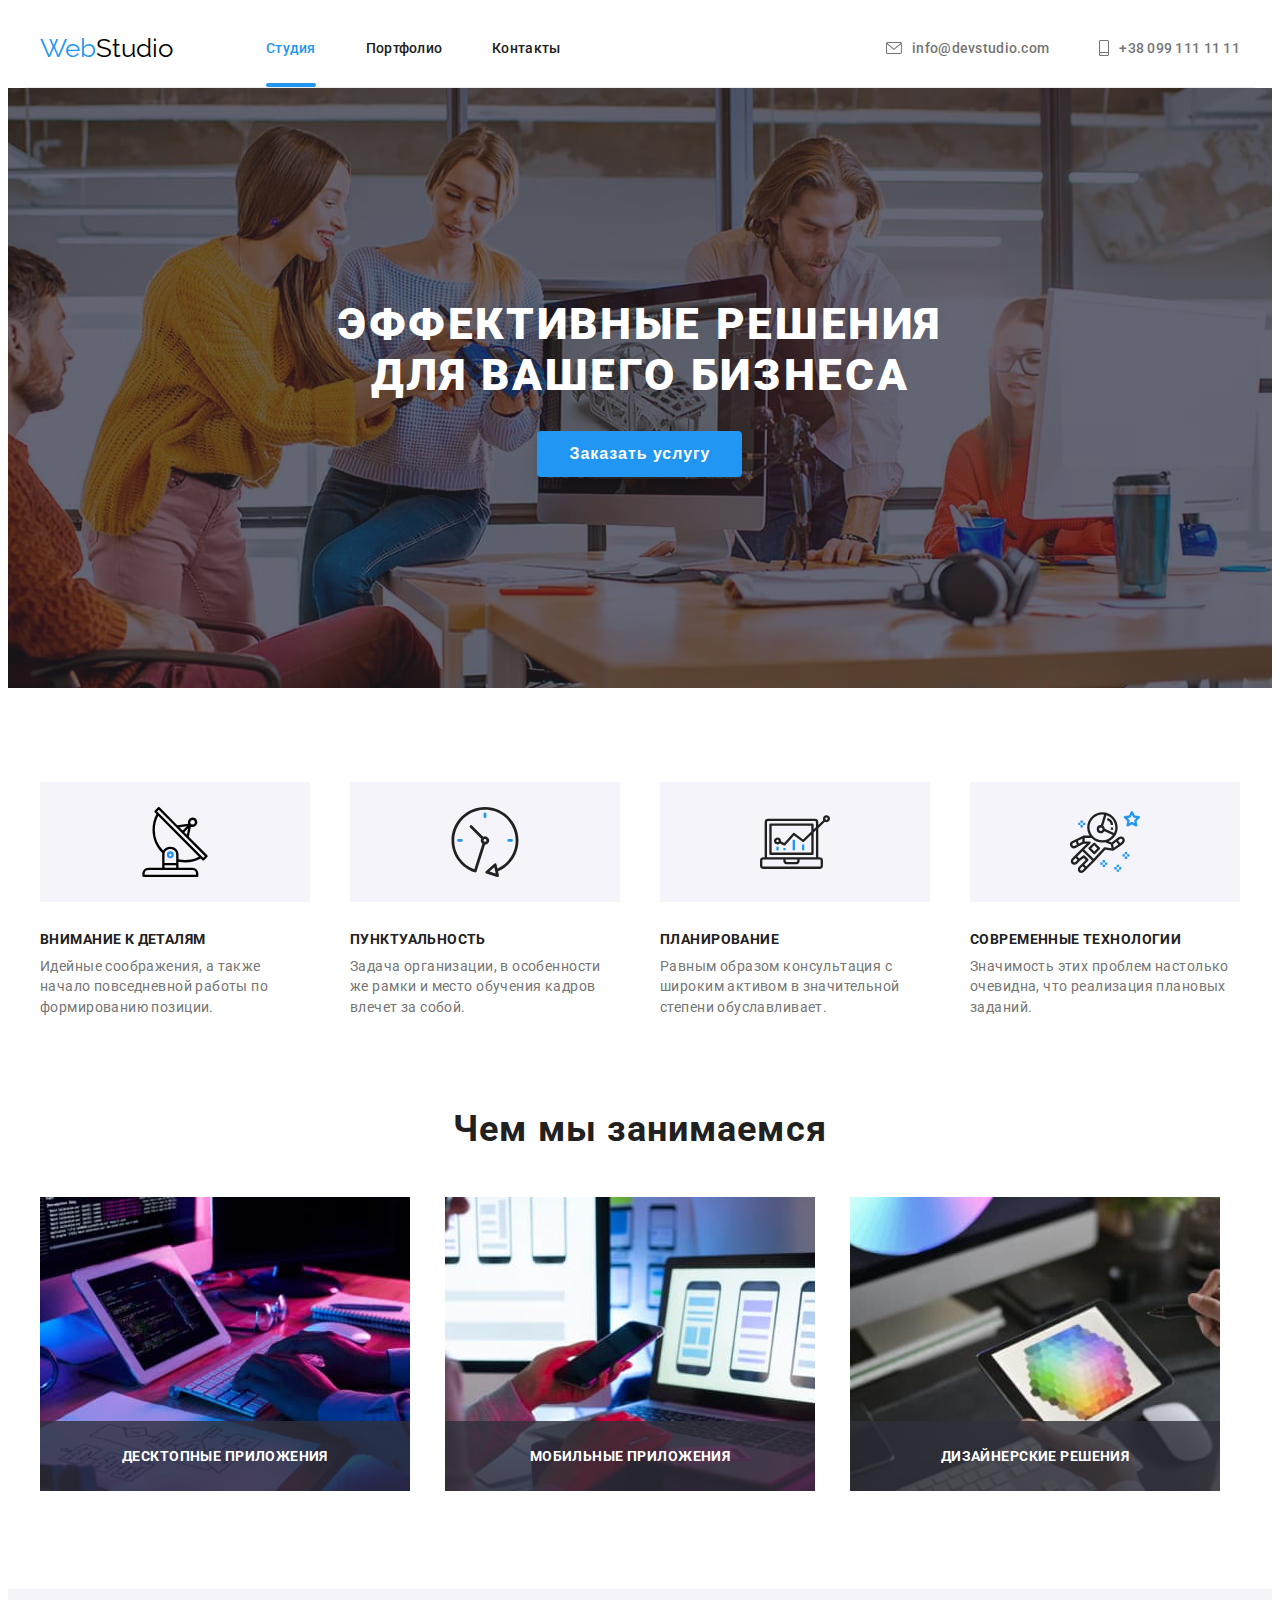
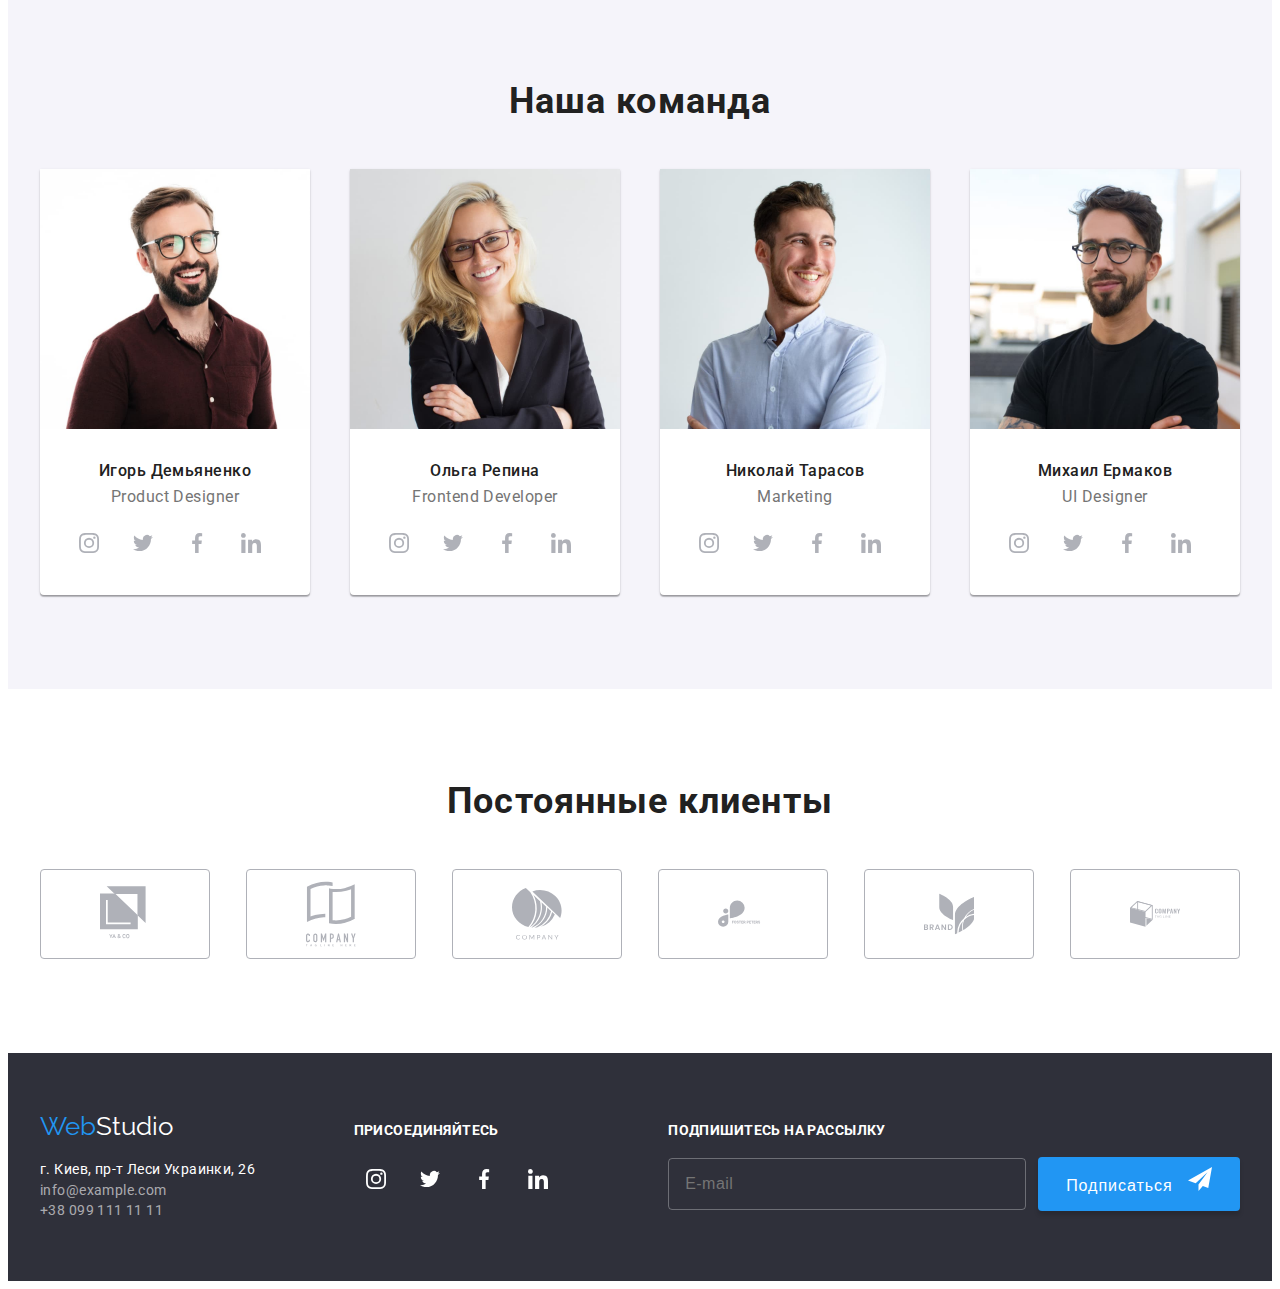
==== index.html @ 9bf9ec5b "added form newsletter" ====
<!DOCTYPE html>
<html lang="ru">
<head>
    <meta charset="UTF-8">
    <meta name="viewport" content="width=device-width, initial-scale=1.0">
    <link rel="stylesheet" href="node_modules/modern-normalize/modern-normalize.css">
    <link rel="stylesheet" href="./css/styles.css">
    <link rel="preconnect" href="https://fonts.gstatic.com">
    <link href="https://fonts.googleapis.com/css2?family=Raleway:wght@700&family=Roboto:wght@400;500;700;900&display=swap" rel="stylesheet">
    <title>Студия</title>
</head>
<body class="wrapper">
        <!--header container-->
        <header>
            <div class="container nav">
                <nav class="header-container">
                    <a class="logo" href="./index.html"><span class="logo-brand">Web</span>Studio</a>
                        <ul class="nav-panel">
                            <li class="nav-item"><a class="nav-link active" href="./index.html">Студия</a></li>
                            <li class="nav-item"><a class="nav-link" href="./portfolio.html">Портфолио</a></li>
                            <li class="nav-item"><a class="nav-link" href="#footer">Контакты</a></li>
                        </ul>
                </nav>
                <ul class="contacts-container">
                        <li class="nav-contacts">
                            <a href="mailto:info@devstudio.com">
                                <svg class="icon-contacts" width="16px" height="12px">
                                    <use href="./img/icons/icon-sprite.svg#icon-envelope"></use>
                                </svg>
                            info@devstudio.com</a>
                        </li>
                        <li class="nav-contacts">
                            <a href="tel:+380991111111">
                                <svg class="icon-contacts" width="10px" height="16px">
                                    <use href="./img/icons/icon-sprite.svg#icon-smartphone"></use>
                                </svg>
                            +38 099 111 11 11</a>
                        </li>
                </ul>
            </div>
        </header>
        <main>
            <!--banner container-->
            <section class="main-banner overlay">
                <div class="container banner">
                    <h1 class="banner-slogan">Эффективные решения<br>для вашего бизнеса</h1>
                    <button type="button" class="btn" data-modal-open>Заказать услугу</button>
                    <div class="backdrop is-hidden" data-modal>
                        <div class="modal">
                            <button type="button" class="close-btn" data-modal-close>
                                <svg width="11px" height="11px">
                                    <use href="./img/icons/icon-sprite.svg#icon-krestik"></use>
                                </svg>
                            </button>
                            <h2 class="modal-title">Оставьте свои данные, мы вам перезвоним</h2>
                        </div>
                    </div>
                </div>
            </section>
            <!--preferences section-->
            <section>
                <div class="container section-preferences">
                    <ul class="preferences">
                        <li class="preferences-list">
                            <div class="preferences-icon-container">
                                <svg width="70px" height="70px">
                                    <use href="./img/icons/icon-sprite.svg#icon-satellite"></use>
                                </svg>
                            </div>
                            <h3>Внимание к деталям</h3>
                            <p>Идейные соображения, а также начало повседневной работы по формированию позиции.</p>
                        </li>
                        <li class="preferences-list">
                            <div class="preferences-icon-container">
                                <svg width="70px" height="70px">
                                    <use href="./img/icons/icon-sprite.svg#icon-clock"></use>
                                </svg>
                            </div>
                            <h3>Пунктуальность</h3>
                            <p>Задача организации, в особенности же рамки и место обучения кадров влечет за собой.</p>
                        </li>
                        <li class="preferences-list">
                            <div class="preferences-icon-container">
                                <svg width="70px" height="70px">
                                    <use href="./img/icons/icon-sprite.svg#icon-diagram"></use>
                                </svg>
                            </div>
                            <h3>Планирование</h3>
                            <p>Равным образом консультация с широким активом в значительной степени обуславливает.</p>
                        </li>
                        <li class="preferences-list">
                            <div class="preferences-icon-container">
                                <svg width="70px" height="70px">
                                    <use href="./img/icons/icon-sprite.svg#icon-astronaut"></use>
                                </svg>
                            </div>
                            <h3>Современные технологии</h3>
                            <p>Значимость этих проблем настолько очевидна, что реализация плановых заданий.</p>
                        </li>
                    </ul>
                </div>
            </section>
            <!--whatwedo section-->
            <section class="whatwedo">
                <div class="container section-gap">
                    <h2>Чем мы занимаемся</h2>
                        <div class="whatwedo-container">
                            <ul class="whatwedo-list">
                                <li class="whatwedopic">
                                    <div class="whatwedo-thumb">
                                        <img src="./img/img1.jpg" width="370" title="Декстопные приложения" alt="Декстопные приложения">
                                        <div class="whatwedo-text-thumb">
                                            <p class="whatwedo-desc">Десктопные приложения</p>
                                        </div>
                                    </div>
                                </li>
                                <li class="whatwedopic">
                                    <div class="whatwedo-thumb">
                                        <img src="./img/img2.jpg" width="370" title="Мобильные приложения" alt="Мобильные приложения">
                                        <div class="whatwedo-text-thumb">
                                            <p class="whatwedo-desc">Мобильные приложения</p>
                                        </div>
                                    </div>
                                </li>
                                <li class="whatwedopic">
                                    <div class="whatwedo-thumb">
                                        <img src="./img/img3.jpg" width="370" title="Дизайнерские решения" alt="Дизайнерские решения">
                                        <div class="whatwedo-text-thumb">
                                            <p class="whatwedo-desc">Дизайнерские решения</p>
                                        </div>
                                    </div>
                                </li>
                            </ul>
                        </div>
                </div>
            </section>
            <!--team section-->
            <section class="team">
                <div class="container section-gap">
                    <h2>Наша команда</h2>
                        <ul class="team-list">
                            <li class="team-card">
                                <img src="./img/team1.jpg" width="270" title="Игорь Демьяненко" alt="Игорь Демьяненко">
                                <div class="team-descr">
                                    <h4>Игорь Демьяненко</h4>
                                    <p>Product Designer</p>
                                    <ul class="team-sl-list">
                                        <li class="team-icons">
                                            <a class="team-link" href="#">
                                                <svg class="team-link-icon" width="20px" height="20px">
                                                    <use href="./img/icons/icon-sprite.svg#icon-instagram"></use>
                                                </svg>
                                            </a>
                                        </li>
                                        <li class="team-icons">
                                            <a class="team-link" href="#">
                                                <svg class="team-link-icon" width="20px" height="20px">
                                                    <use href="./img/icons/icon-sprite.svg#icon-twitter"></use>
                                                </svg>
                                            </a>
                                        </li>                                    
                                        <li class="team-icons">
                                            <a class="team-link" href="#">
                                                <svg class="team-link-icon" width="20px" height="20px">
                                                    <use href="./img/icons/icon-sprite.svg#icon-facebook"></use>
                                                </svg>
                                            </a>
                                        </li>
                                        <li class="team-icons">
                                            <a class="team-link" href="#">
                                                <svg class="team-link-icon" width="20px" height="20px">
                                                    <use href="./img/icons/icon-sprite.svg#icon-linkedin"></use>
                                                </svg>
                                            </a>
                                        </li>
                                    </ul>
                                </div>
                            </li>
                            <li class="team-card">
                                <img src="./img/team2.jpg" width="270" title="Ольга Репина" alt="Ольга Репина">
                                <div class="team-descr">
                                    <h4>Ольга Репина</h4>
                                    <p>Frontend Developer</p>
                                    <ul class="team-sl-list">
                                        <li class="team-icons">
                                            <a class="team-link" href="#">
                                                <svg class="team-link-icon" width="20px" height="20px">
                                                    <use href="./img/icons/icon-sprite.svg#icon-instagram"></use>
                                                </svg>
                                            </a>
                                        </li>
                                        <li class="team-icons">
                                            <a class="team-link" href="#">
                                                <svg class="team-link-icon" width="20px" height="20px">
                                                    <use href="./img/icons/icon-sprite.svg#icon-twitter"></use>
                                                </svg>
                                            </a>
                                        </li>
                                        <li class="team-icons">
                                            <a class="team-link" href="#">
                                                <svg class="team-link-icon" width="20px" height="20px">
                                                    <use href="./img/icons/icon-sprite.svg#icon-facebook"></use>
                                                </svg>
                                            </a>
                                        </li>
                                        <li class="team-icons">
                                            <a class="team-link" href="#">
                                                <svg class="team-link-icon" width="20px" height="20px">
                                                    <use href="./img/icons/icon-sprite.svg#icon-linkedin"></use>
                                                </svg>
                                            </a>
                                        </li>
                                    </ul>
                                </div>
                            </li>
                            <li class="team-card">
                                <img src="./img/team3.jpg" width="270" title="Николай Тарасов" alt="Николай Тарасов">
                                <div class="team-descr">
                                    <h4>Николай Тарасов</h4>
                                    <p>Marketing</p>
                                    <ul class="team-sl-list">
                                        <li class="team-icons">
                                            <a class="team-link" href="#">
                                                <svg class="team-link-icon" width="20px" height="20px">
                                                    <use href="./img/icons/icon-sprite.svg#icon-instagram"></use>
                                                </svg>
                                            </a>
                                        </li>
                                        <li class="team-icons">
                                            <a class="team-link" href="#">
                                                <svg class="team-link-icon" width="20px" height="20px">
                                                    <use href="./img/icons/icon-sprite.svg#icon-twitter"></use>
                                                </svg>
                                            </a>
                                        </li>
                                        <li class="team-icons">
                                            <a class="team-link" href="#">
                                                <svg class="team-link-icon" width="20px" height="20px">
                                                    <use href="./img/icons/icon-sprite.svg#icon-facebook"></use>
                                                </svg>
                                            </a>
                                        </li>
                                        <li class="team-icons">
                                            <a class="team-link" href="#">
                                                <svg class="team-link-icon" width="20px" height="20px">
                                                    <use href="./img/icons/icon-sprite.svg#icon-linkedin"></use>
                                                </svg>
                                            </a>
                                        </li>
                                    </ul>
                                </div>
                            </li>
                            <li class="team-card">
                                <img src="./img/team4.jpg" width="270" title="Михаил Ермаков" alt="Михаил Ермаков">
                                <div class="team-descr">
                                    <h4>Михаил Ермаков</h4>
                                    <p>UI Designer</p>
                                    <ul class="team-sl-list">
                                        <li class="team-icons">
                                            <a class="team-link" href="#">
                                                <svg class="team-link-icon" width="20px" height="20px">
                                                    <use href="./img/icons/icon-sprite.svg#icon-instagram"></use>
                                                </svg>
                                            </a>
                                        </li>
                                        <li class="team-icons">
                                            <a class="team-link" href="#">
                                                <svg class="team-link-icon" width="20px" height="20px">
                                                    <use href="./img/icons/icon-sprite.svg#icon-twitter"></use>
                                                </svg>
                                            </a>
                                        </li>
                                        <li class="team-icons">
                                            <a class="team-link" href="#">
                                                <svg class="team-link-icon" width="20px" height="20px">
                                                    <use href="./img/icons/icon-sprite.svg#icon-facebook"></use>
                                                </svg>
                                            </a>
                                        </li>
                                        <li class="team-icons">
                                            <a class="team-link" href="#">
                                                <svg class="team-link-icon" width="20px" height="20px">
                                                    <use href="./img/icons/icon-sprite.svg#icon-linkedin"></use>
                                                </svg>
                                            </a>
                                        </li>
                                    </ul>
                                </div>
                            </li>
                        </ul>
                </div>
            </section>
        <!--clients section-->
        <section class="clients">
            <div class="container section-gap">
                <h2>Постоянные клиенты</h2>
                <ul class="client-set">
                    <li class="client-list">
                        <a href="#">
                            <div class="client-container">
                                <svg class="client-icon">
                                    <use href="./img/icons/icon-sprite.svg#icon-logo-company1"></use>
                                </svg>
                            </div>
                        </a>
                    </li>
                    <li class="client-list">
                        <a href="#">
                            <div class="client-container">
                                <svg class="client-icon">
                                    <use href="./img/icons/icon-sprite.svg#icon-logo-company2"></use>
                                </svg>
                            </div>
                        </a>
                    </li>
                    <li class="client-list">
                        <a href="#">
                            <div class="client-container">
                                <svg class="client-icon">
                                    <use href="./img/icons/icon-sprite.svg#icon-logo-company3"></use>
                                </svg>
                            </div>
                        </a>
                    </li>
                    <li class="client-list">
                        <a href="#">
                            <div class="client-container">
                                <svg class="client-icon">
                                    <use href="./img/icons/icon-sprite.svg#icon-logo-company4"></use>
                                </svg>
                            </div>
                        </a>
                    </li>
                    <li class="client-list">
                        <a href="#">
                            <div class="client-container">
                                <svg class="client-icon">
                                    <use href="./img/icons/icon-sprite.svg#icon-logo-company5"></use>
                                </svg>
                            </div>
                        </a>
                    </li>
                    <li class="client-list">
                        <a href="#">
                            <div class="client-container">
                                <svg class="client-icon">
                                    <use href="./img/icons/icon-sprite.svg#icon-logo-company6"></use>
                                </svg>
                            </div>
                        </a>
                    </li>
                </ul>
            </div>
        </section>
        </main>
        <!-- footer container -->
        <footer id="footer">
            <div class="container footer-container">
                <div class="footer-left-column">
                    <a class="logo-footer" href="./index.html"><span class="logo-brand">Web</span>Studio</a>
                    <ul>
                        <li><address class="address">г. Киев, пр-т Леси Украинки, 26</address></li>
                        <li class="nav-contacts"><a href="mailto:info@example.com">info@example.com</a></li>
                        <li class="nav-contacts"><a href="tel:+380991111111">+38 099 111 11 11</a></li>
                    </ul>
                </div>
                <div class="center-right-column">
                    <strong class="footer-join">присоединяйтесь</strong>
                    <ul class="footer-sb-list">
                        <li class="sb-li">
                            <a class="sb-link" href="#">
                                <svg class="sb-icon" width="20px" height="20px">
                                    <use href="./img/icons/icon-sprite.svg#icon-instagram"></use>
                                </svg>
                            </a>
                        </li>
                        <li class="sb-li">
                            <a class="sb-link" href="#">
                                <svg class="sb-icon" width="20px" height="20px">
                                    <use href="./img/icons/icon-sprite.svg#icon-twitter"></use>
                                </svg>
                            </a>
                        </li>
                        <li class="sb-li">
                            <a class="sb-link" href="#">
                                <svg class="sb-icon" width="20px" height="20px">
                                    <use href="./img/icons/icon-sprite.svg#icon-facebook"></use>
                                </svg>
                            </a>
                        </li>      
                        <li class="sb-li">
                            <a class="sb-link" href="#">
                                <svg class="sb-icon" width="20px" height="20px">
                                    <use href="./img/icons/icon-sprite.svg#icon-linkedin"></use>
                                </svg>
                            </a>
                        </li>                    
                    </ul>
                </div>
                <div class="footer-right-column">
                    <strong class="footer-join">подпишитесь на рассылку</strong>
                    <form class="newsletter">
                        <input type="email" class="newsletter-input" name="user-email" placeholder="E-mail">
                        <button type="submit" class="newsletter-submit">Подписаться
                            <svg width="24" height="24">
                                <use href="./img/icons/icons.svg#icon-send "></use>
                            </svg>
                        </button>
                    </form>
                </div>
            </div>
        </footer>
    <script src="./js/modal.js"></script>
</body>
</html>
---- css/styles.css ----
:root {
  --background-color: #ffffff;
  --brand-color: #2196f3;
  --text-color-primary: #212121;
  --text-color-secondary: #757575;
  --text-color-adrress-op60: rgba(255, 255, 255, 0.6);
  --set-gap30: 30px;
  --set-gap94: 94px;
  font-family: 'Roboto', sans-serif;
}

* {
  box-sizing: border-box;
}

*::before,
::after {
  box-sizing: inherit;
}

a {
  text-decoration: none;
}

ul {
  list-style: none;
  padding: 0;
  margin: 0;
}

h1,
h3,
h4,
p,
.product-title {
  margin: 0;
}

h2 {
  margin-top: 0;
  margin-bottom: 50px;
}

button {
  cursor: pointer;
  border: none;
}

.wrapper {
  max-width: 1600px;
}

.container {
  max-width: 1230px;
  padding-left: 15px;
  padding-right: 15px;
  margin-top: 0;
  margin-left: auto;
  margin-right: auto;
}

.nav,
.header-container,
.main-banner,
.nav-panel {
  display: flex;
  align-items: center;
}

.nav {
  justify-content: space-between;
  min-height: 80px;
  border-bottom: 1px solid #ececec;
}

.logo {
  color: #000000;
  margin-right: 93px;
  margin-top: 0;
  margin-bottom: 0;
  font-family: 'Raleway', sans-serif;
  font-size: 26px;
}

.logo-brand {
  color: var(--brand-color);
}

.nav-link.active {
  position: relative;
  color: var(--brand-color);
}

.nav-link.active::after {
  display: inline-block;
  position: absolute;
  content: "";
  width: 100%;
  height: 4px;
  background-color: var(--brand-color);
  border-radius: 2px;
  bottom: 0;
  left: 0;
}

.nav-link {
  display: inline-block;
  color: var(--text-color-primary);
  font-weight: 500;
  font-size: 14px;
  line-height: 100%;
  letter-spacing: 0.02em;

  padding-top: 32px;
  padding-bottom: 32px;
}

.nav-item {
  margin-right: 50px;
}

.nav-item:last-child {
  margin-right: 0;
}

.nav-panel a {
  transition: color 250ms cubic-bezier(0.4, 0, 0.2, 1);
}

.nav-panel a:hover,
:focus {
  color: var(--brand-color);
}

.contacts-container,
.nav-contacts {
  display: flex;
}

.nav-contacts {
  margin-right: 50px;
  align-items: center;
  margin-bottom: 0;
}

.nav-contacts:last-child {
  margin-right: 0;
}

.icon-contacts {
  fill: currentColor;
  margin-right: 10px;
  display: flex;
}

.nav-contacts a {
  color: var(--text-color-secondary);
  text-decoration: none;
  font-weight: 500;
  font-size: 14px;
  line-height: 100%;
  letter-spacing: 0.02em;
  display: inline-flex;
  align-items: center;

  transition: color 250ms cubic-bezier(0.4, 0, 0.2, 1);
}

.nav-contacts a:hover,
:focus {
  color: var(--brand-color);
}

.main-banner {
  background-color: #2f303a;
  min-height: 600px;
}

.banner {
  display: flex;
  flex-wrap: wrap;
  flex-direction: column;
  align-items: center;
}

.overlay {
  max-width: 1600px;
  margin-left: auto;
  margin-right: auto;
  background-color: #2c2c2c;
  background-image: linear-gradient(
    to bottom,
    rgba(47, 48, 58, 0.4),
    rgba(47, 48, 58, 0.4)
  ), url(../img/bg-image.jpg);
  background-position: center;
  background-repeat: no-repeat;
  background-size: cover;
}

.banner-slogan {
  color: var(--background-color);
  font-weight: 900;
  text-transform: uppercase;
  font-size: 44px;
  line-height: 116%;
  letter-spacing: 0.06em;
  text-align: center;
  margin-bottom: 30px;
}

.btn {
  background-color: var(--brand-color);
  color: var(--background-color);
  font-weight: 700;
  font-size: 16px;
  line-height: 160%;
  letter-spacing: 0.06em;
  box-shadow: 0px 4px 4px rgba(0, 0, 0, 0.15);
  border-radius: 4px;
  padding: 10px 32px;
  display: inline-block;

  transition: color 250ms cubic-bezier(0.4, 0, 0.2, 1),
    background-color 250ms cubic-bezier(0.4, 0, 0.2, 1);
}

.btn:hover, :focus {
  background-color: #ffffff;
  color: var(--text-color-primary);
}

.backdrop {
  position: fixed;

  top: 0;
  left: 0;
  width: 100%;
  height: 100%;
  opacity: 1;
  background-color: rgba(0, 0, 0, 0.2);
  z-index: 5;
  transition: opacity 250ms cubic-bezier(0.4, 0, 0.2, 1);
}

.backdrop.is-hidden {
  opacity: 0;
  pointer-events: none;
}

.modal {
  position: absolute;
  top: 50%;
  left: 50%;
  transform: translate(-50%, -50%);
  min-height: 581px;
  min-width: 521px;
  padding: 40px;
  /* max-height: 100vh;
  overflow-y: auto; */
  
  /* max-width: 521px;
  width: 100%; */
  background: #ffffff;
  box-shadow: 0px 1px 3px rgba(0, 0, 0, 0.12), 0px 1px 1px rgba(0, 0, 0, 0.14), 0px 2px 1px rgba(0, 0, 0, 0.2);
  border-radius: 4px;
}

.modal-title {
  font-weight: 700;
  font-size: 20px;
  line-height: 23px;
  text-align: center;
  letter-spacing: 0.03em;
  color: var(--text-color-primary);
}

.close-btn {
  width: 30px;
  height: 30px;
  border: 1px solid rgba(0, 0, 0, 0.1);
  background-color: #ffffff;
  position: absolute;
  top: 8px;
  right: 8px;
  border-radius: 50%;
  color: #000000;

  transition: fill 250ms cubic-bezier(0.4, 0, 0.2, 1);
}

.close-btn svg {
  fill: currentColor;
}

.close-btn:hover.close-btn svg {
  fill: var(--brand-color);
}

.section-preferences {
  padding-top: var(--set-gap94);
}

.preferences,
.whatwedo-list,
.team-list,
.client-set {
  display: flex;
  justify-content: space-between;
}

.preferences-list {
  width: calc(100% / 4 - var(--set-gap30));
  margin-right: var(--set-gap30);
}

.preferences-list:last-child {
  margin-right: 0;
}

.preferences-icon-container {
  background-color: #f5f4fa;
  height: 120px;
  margin-bottom: var(--set-gap30);
  display: flex;
  justify-content: center;
  align-items: center;
  color: var(--text-color-primary);
}

.preferences h3 {
  margin-bottom: 10px;
  color: var(--text-color-primary);
  font-weight: 700;
  font-size: 14px;
  line-height: 100%;
  letter-spacing: 0.03em;
  text-transform: uppercase;
}

.preferences p {
  color: var(--text-color-secondary);
  font-weight: 400;
  font-size: 14px;
  line-height: 146%;
  letter-spacing: 0.03em;
}

.section-gap,
.examples {
  padding-top: var(--set-gap94);
  padding-bottom: var(--set-gap94);
}

.whatwedo-list {
  display: inline-flex;;
}

.whatwedo h2,
.team h2,
.clients h2 {
  color: var(--text-color-primary);
  font-weight: 700;
  font-size: 36px;
  line-height: 100%;
  letter-spacing: 0.03em;
  text-align: center;
}

.whatwedo-container {
  justify-content: space-between;
}

.whatwedopic {
  width: calc(100% / 3 - var(--set-gap30));
  margin-right: var(--set-gap30);
  display: block;
  position: relative;
}

.whatwedopic:last-child {
  margin-right: 0;
}

.team-sl-list,
.whatwedo-text-thumb {
  display: flex;
  justify-content: center;
  align-items: center;
}

.whatwedo-text-thumb {
  position: absolute;
  width: 370px;
  min-height: 70px;
  bottom: 4px;
  background-color: rgba(47, 48, 58, 0.8);
}

.whatwedo-desc {
  display: block;
  font-weight: 700;
  font-size: 14px;
  line-height: 146%;
  text-align: center;
  letter-spacing: 0.03em;
  text-transform: uppercase;
  color: #ffffff;
  align-items: center;
}

.team {
  background-color: #f5f4fa;
}

.team-card {
  background-color: var(--background-color);
  width: 270px;
  box-shadow: 0px 1px 3px rgba(0, 0, 0, 0.12), 0px 1px 1px rgba(0, 0, 0, 0.14),
    0px 2px 1px rgba(0, 0, 0, 0.2);
  border-radius: 0px 0px 4px 4px;
}

.team-descr {
  padding-top: 30px;
  padding-bottom: 30px;
  padding-left: 32px;
  padding-right: 32px;
}

.team-link {
  display: flex;
  align-items: center;
  justify-content: center;
  height: 44px;
  width: 44px;
  border-radius: 50%;
  margin-right: 10px;

  transition: background-color 250ms cubic-bezier(0.4, 0, 0.2, 1);
}

.team-link:last-child {
  margin-right: 0;
}

.team-link:hover,
:focus {
  background-color: var(--brand-color);
}

.team-icons {
  margin-right: 10px;
}

.team-link-icon {
  fill: #afb1b8;

  transition: fill 250ms cubic-bezier(0.4, 0, 0.2, 1);
}

.team-icons:hover .team-link-icon {
  fill: var(--background-color);
}

.team h4,
.team p {
  font-size: 16px;
  line-height: 100%;
  letter-spacing: 0.03em;
  text-align: center;
} 

.team h4 {
  color: var(--text-color-primary);
  margin-top: 0;
  margin-bottom: 10px;
  font-weight: 500;
}

.team p {
  color: var(--text-color-secondary);
  font-weight: 400;
  margin-bottom: 16px;
}

.client-list {
  display: block;
  margin-right: var(--set-gap30);
}

.client-list:last-child {
  margin-right: 0;
}

.client-container {
  max-height: 90px;
  width: 170px;
  border: 1px solid #afb1b8;
  border-radius: 4px;
  display: flex;
  justify-content: center;
  align-items: center;
  color: #afb1b8;

  transition: color 250ms cubic-bezier(0.4, 0, 0.2, 1),
    border 250ms cubic-bezier(0.4, 0, 0.2, 1);
}

.client-container:hover,
:focus {
  color: var(--brand-color);
  border: 1px solid var(--brand-color);
}

.client-icon {
  fill: currentColor;
  display: block;
  max-width: 30%;
}

#footer {
  background-color: #2f303a;
}

#footer .nav-contacts a {
  font-weight: 400;
  color: var(--text-color-adrress-op60);
  font-size: 14px;
  line-height: 146%;
  letter-spacing: 0.03em;

  transition: color 250ms cubic-bezier(0.4, 0, 0.2, 1);
}

#footer .nav-contacts a:hover,
:focus {
  color: var(--brand-color);
}

.footer-container {
  padding-top: 60px;
  padding-bottom: 60px;
  display: flex;
  align-items: baseline;
  justify-content: space-between;
}

.logo-footer {
  display: inline-flex;
  color: var(--background-color);
  font-family: 'Raleway', sans-serif;
  font-size: 26px;
  line-height: 100%;
  margin-bottom: 20px;
}

.logo-footer > .logo-brand {
  color: var(--brand-color);
}

.address {
  font-style: normal;
  font-weight: 400;
  font-size: 14px;
  line-height: 146%;
  letter-spacing: 0.03em;  
  color: var(--background-color);
}

.footer-left-column {
  display: inline-block;

  /* margin-right: 70px; */
}

.footer-center-column {
  display: inline-block;
  flex-wrap: wrap;
}

.footer-join {
  display: block;
  font-style: normal;
  font-weight: bold;
  font-size: 14px;
  line-height: 100%;
  letter-spacing: 0.03em;
  text-transform: uppercase;
  color: #ffffff;
  margin-bottom: 20px;
  height: auto;
}

.footer-sb-list {
  display: flex;
  justify-content: left;
  align-items: center;
}

.sb-link {
  display: flex;
  align-items: center;
  justify-content: center;
  height: 44px;
  width: 44px;
  border-radius: 50%;
  margin-right: 10px;
  color: #ffffff;

  transition: background-color 250ms cubic-bezier(0.4, 0, 0.2, 1);
}

.sb-link:last-child {
  margin-right: 0;
}

.sb-link:hover,
:focus {
  background-color: var(--brand-color);
}

.sb-li {
  margin-right: 10px;
}

.sb-icon {
  fill: currentColor;
}

.footer-right-column {
  display: inline-block;
  flex-wrap: wrap;
  justify-content: space-between;
  min-width: 570px;
}

.newsletter {
  width: 100%;
  display: inline-flex;
  align-items: center;
}

.newsletter-input {
  border: 1px solid rgba(255, 255, 255, 0.3);
  min-width: 358px;
  min-height: 50px;
  border-radius: 4px;
  padding: 15px 16px;
  margin-right: 12px;
  background-color: inherit;
}

.newsletter input:placeholder-shown {
  font-size: 16px;
  line-height: 1.25;
  letter-spacing: 0.03em;
  text-align: left;
  color: rgba(255, 255, 255, 0.6);
}

.newsletter-submit {
  position: relative;
  min-height: 50px;
  background-color: var(--brand-color);
  box-shadow: 0px 4px 4px rgba(0, 0, 0, 0.15);
  border-radius: 4px;
  font-size: 16px;
  line-height: 1.87;
  display: inline-block;
  align-items: center;
  text-align: center;
  letter-spacing: 0.06em;
  padding: 10px 28px;

  /* padding-top: 10px;
  padding-bottom: 10px;
  padding-left: 29px;
  padding-right: 28px; */

  color: #ffffff;
}

.newsletter-submit svg {
  /* position: absolute; */

  display: inline-block;
  fill:currentColor;
  margin-left: 10px;
}

.hidden {
  display: none;
}

.btn-filter {
  display: flex;
  justify-content: center;
  margin-bottom: 50px;
}

.button {
  margin-right: 8px;
}

.radio-btn {
  background-color: #f5f4fa;
  color: var(--text-color-primary);
  width: fit-content;
  padding: 6px 22px;
  border-radius: 4px;
  font-weight: 500;
  font-size: 16px;
  line-height: 162%;
  text-align: center;
  letter-spacing: 0.03em;

  transition: box-shadow 250ms cubic-bezier(0.4, 0, 0.2, 1),
    background-color 250ms cubic-bezier(0.4, 0, 0.2, 1),
    color 250ms cubic-bezier(0.4, 0, 0.2, 1);
}

.radio-btn:last-child {
  margin-right: 0;
}

.radio-btn:hover,
:focus {
  background-color: var(--brand-color);
  color: var(--background-color);
  box-shadow: 0px 3px 1px rgba(0, 0, 0, 0.1), 0px 1px 2px rgba(0, 0, 0, 0.08),
    0px 2px 2px rgba(0, 0, 0, 0.12);
  cursor: pointer;
}

.products-list {
  display: flex;
  flex-wrap: wrap;
  justify-content: center;
  margin-top: -15px;
  margin-left: -15px;
  margin-right: -15px;
  margin-bottom: 15px;
}

.products {
  display: block;
  width: 370px;
  height: 404px;
  background-color: var(--background-color);
  margin: 15px;

  transition: box-shadow 250ms cubic-bezier(0.4, 0, 0.2, 1);
}

.products:hover,
:focus {
  box-shadow: 0px 1px 1px rgba(0, 0, 0, 0.12), 0px 4px 4px rgba(0, 0, 0, 0.06),
    1px 4px 6px rgba(0, 0, 0, 0.16);
}

.products-overlay-box {
  position: relative;
  overflow: hidden;
}

.products img {
  display: block;
}

.products-overlay {
  position: absolute;
  top: 0;
  left: 0;
  width: 100%;
  height: 100%;
  padding: 63px 24px;
  background-color: rgba(33, 150, 243, 0.9);
  opacity: 0;

  transform: translateY(100%);
  transition: transform 250ms cubic-bezier(0.4, 0, 0.2, 1),
    opacity 50ms cubic-bezier(0.4, 0, 0.2, 1);
}

.products:hover .products-overlay {
  transform: translateY(0);
  opacity: 1;
}

.products-overlay p {
  font-weight: 400;
  font-size: 18px;
  line-height: 1.56;
  letter-spacing: 0.03em;
  color: #ffffff;
}

.product-cont {
  border-left: 1px solid #eeeeee;
  border-right: 1px solid #eeeeee;
  border-bottom: 1px solid #eeeeee;
  padding: 20px 24px;
}

.products:nth-last-child(-n + 3) {
  margin-bottom: 0;
}

.product-title {
  font-weight: 700;
  font-size: 18px;
  line-height: 200%;
  color: var(--text-color-primary);
  text-align: left;
  letter-spacing: 0.06em;
  margin-bottom: 4px;
}

.product-description {
  font-weight: 400;
  font-size: 16px;
  line-height: 200%;
  color: var(--text-color-secondary);
  text-align: left;
  letter-spacing: 0.03em;
}
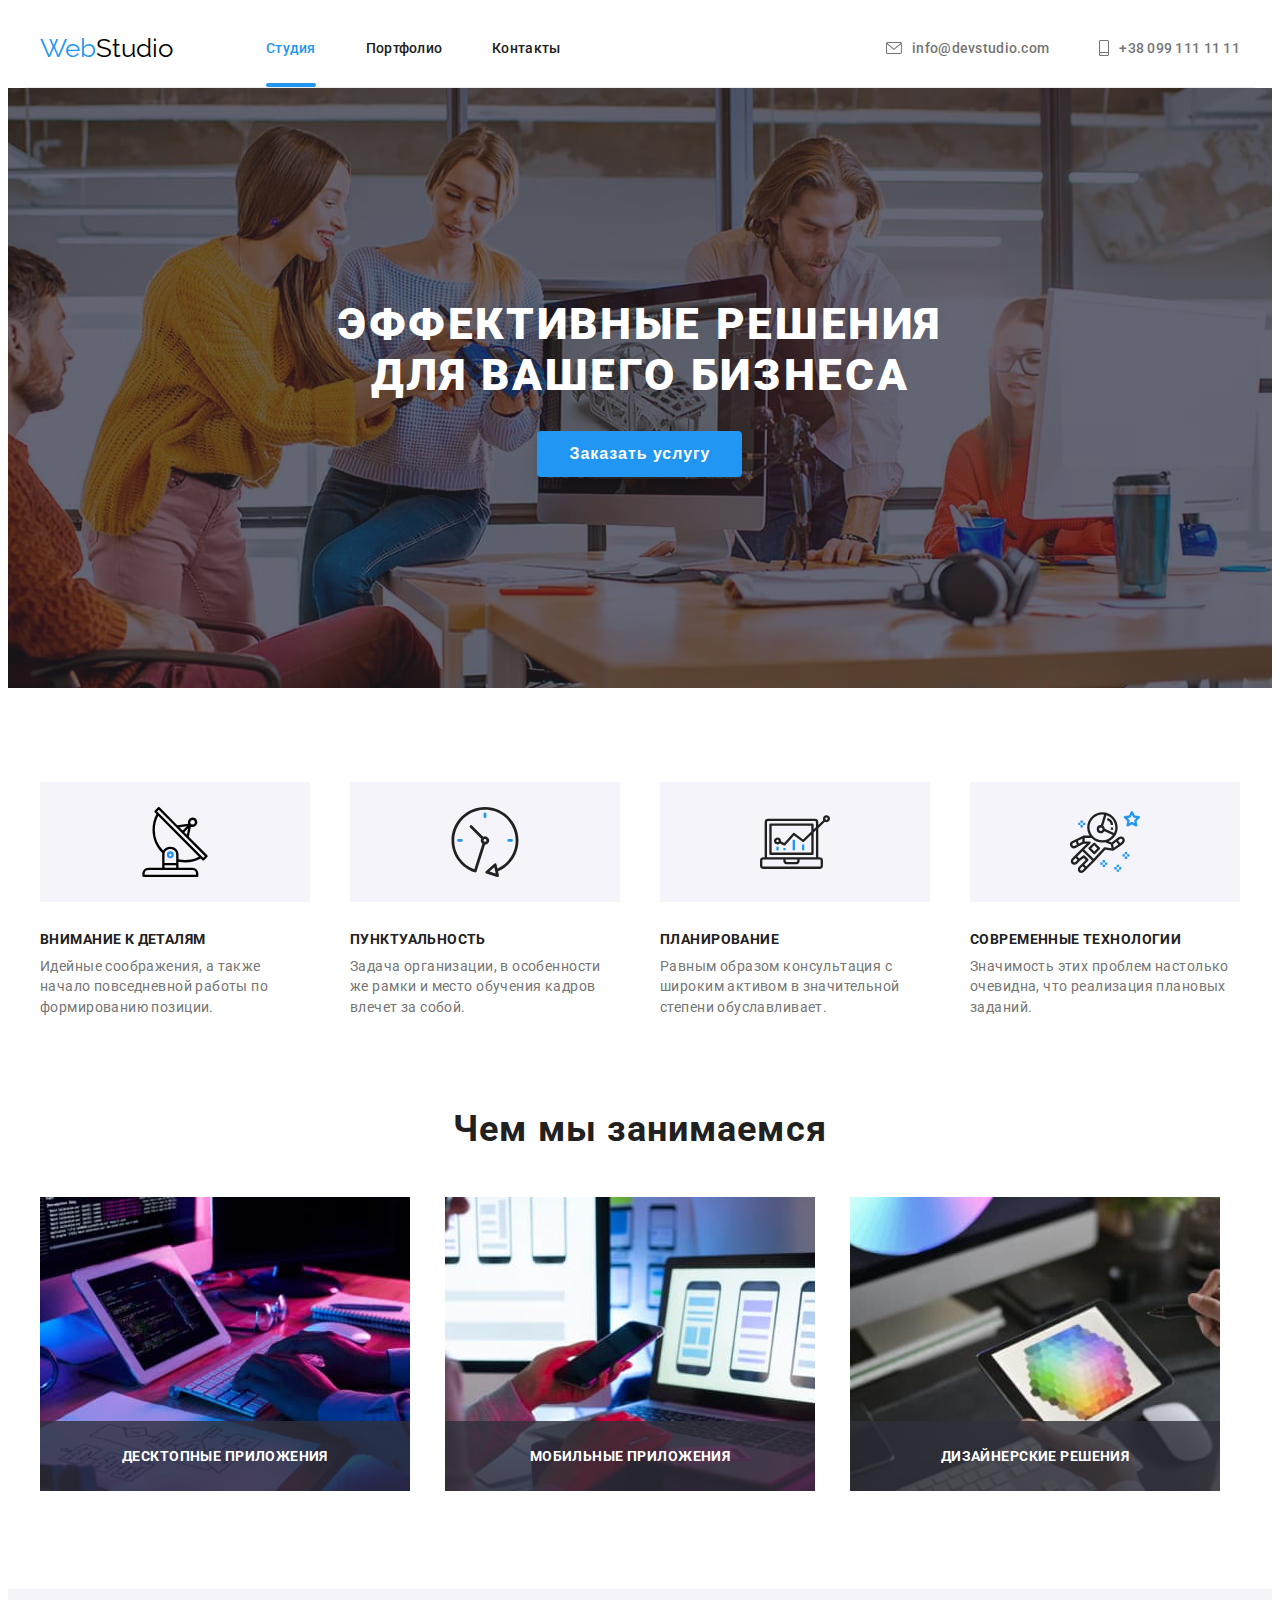
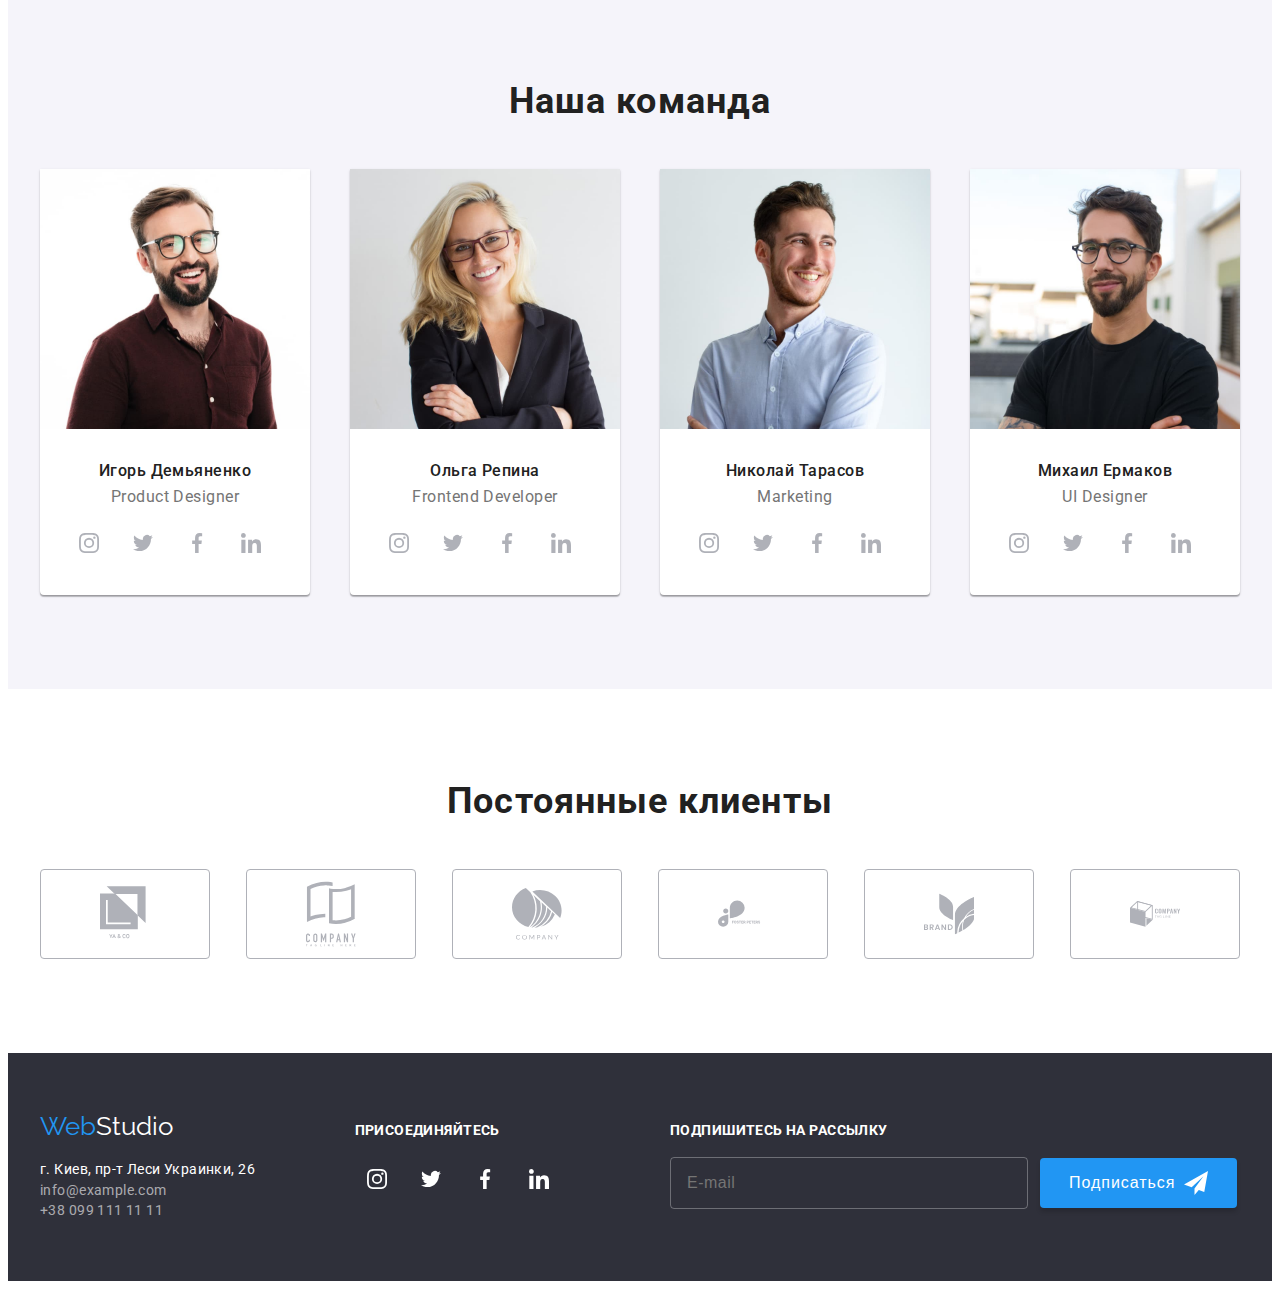
==== commit 0bc22e90: "finished custom checkbox, fixed newsletter svg" ====
--- a/index.html
+++ b/index.html
@@ -53,6 +53,56 @@
                                 </svg>
                             </button>
                             <h2 class="modal-title">Оставьте свои данные, мы вам перезвоним</h2>
+                            <form class="form">
+                                <div class="form-field">
+                                    <label for="username" class="form-label user-data">Имя</label>
+                                    <input type="text" name="username" id="username" class="form-input" placeholder=" " />
+                                    <span class="modal-icon">
+                                        <svg width="18" height="18">
+                                            <use href="./img/icons/icons.svg#icon-person"></use>
+                                        </svg>
+                                    </span>
+                                </div>
+                            </form>
+                            <form class="form">
+                                <div class="form-field">
+                                    <label for="tel" class="form-label user-data">Телефон</label>
+                                    <input type="tel" name="username" id="tel" class="form-input" placeholder=" " />
+                                    <span class="modal-icon">
+                                        <svg width="18" height="18">
+                                            <use href="./img/icons/icons.svg#icon-phone"></use>
+                                        </svg>
+                                    </span>
+                                </div>
+                            </form>
+                            <form class="form">
+                                <div class="form-field">
+                                    <label for="email" class="form-label user-data">Почта</label>
+                                    <input type="email" name="username" id="email" class="form-input" placeholder=" " />
+                                    <span class="modal-icon">
+                                        <svg width="18" height="18">
+                                            <use href="./img/icons/icons.svg#icon-email"></use>
+                                        </svg>
+                                    </span>
+                                </div>
+                            </form>
+                            <div class="form-field">
+                                <label for="comments" class="form-label">Комментарии</label>
+                                <textarea class="form-input comments-field" name="comments" id="comments" cols="30" rows="5" placeholder="Введите текст"></textarea>
+                            </div>
+                            <form class="form">
+                                <label class="label-agreement">
+                                    <input type="checkbox" name="agreement" class="checkbox" value="agreement" />
+                                    <span class="check-icon">
+                                        <svg width="18" height="18">
+                                            <use href="./img/icons/icons.svg#icon-checkbox"></use>
+                                        </svg>
+                                    </span>
+                                    Соглашаюсь с рассылкой и принимаю
+                                    <a href="#" class="link-agreement">Условия договора</a>
+                                </label>
+                            </form>
+                            <button type="submit" class="newsletter-submit modal-submit">Отправить</button>
                         </div>
                     </div>
                 </div>
@@ -401,11 +451,13 @@
                     <strong class="footer-join">подпишитесь на рассылку</strong>
                     <form class="newsletter">
                         <input type="email" class="newsletter-input" name="user-email" placeholder="E-mail">
-                        <button type="submit" class="newsletter-submit">Подписаться
-                            <svg width="24" height="24">
-                                <use href="./img/icons/icons.svg#icon-send "></use>
-                            </svg>
-                        </button>
+                        <div class="newsletter-container">
+                            <button type="submit" class="newsletter-submit">Подписаться
+                                <svg width="24" height="24">
+                                    <use href="./img/icons/icons.svg#icon-send "></use>
+                                </svg>
+                            </button>
+                        </div>
                     </form>
                 </div>
             </div>
--- a/css/styles.css
+++ b/css/styles.css
@@ -128,7 +128,7 @@
 }
 
 .nav-panel a:hover,
-:focus {
+.nav-panel a:focus {
   color: var(--brand-color);
 }
 
@@ -167,7 +167,7 @@
 }
 
 .nav-contacts a:hover,
-:focus {
+.nav-contacts a:focus {
   color: var(--brand-color);
 }
 
@@ -225,7 +225,8 @@
     background-color 250ms cubic-bezier(0.4, 0, 0.2, 1);
 }
 
-.btn:hover, :focus {
+.btn:hover, 
+.btn:focus {
   background-color: #ffffff;
   color: var(--text-color-primary);
 }
@@ -253,9 +254,10 @@
   top: 50%;
   left: 50%;
   transform: translate(-50%, -50%);
-  min-height: 581px;
-  min-width: 521px;
+  min-height: 501px;
+  min-width: 448px;
   padding: 40px;
+
   /* max-height: 100vh;
   overflow-y: auto; */
   
@@ -273,6 +275,134 @@
   text-align: center;
   letter-spacing: 0.03em;
   color: var(--text-color-primary);
+  margin-bottom: 12px;
+}
+
+.form {
+  width: 100%;
+}
+
+.form-field {
+  position: relative;
+  margin-bottom: 10px;
+}
+
+.form-label {
+  margin-bottom: 4px;
+  font-weight: 400;
+  font-size: 12px;
+  line-height: 1;
+  letter-spacing: 0.01em;
+  color: var(--text-color-secondary);
+
+}
+
+.form-input {
+  position: relative;
+  margin: 0;
+  padding-top: 11px;
+  padding-bottom: 11px;
+  padding-right: 12px;
+  padding-left: 40px;
+  font: inherit;
+  color: var(--text-color-primary);
+
+  width: 100%;
+  border: 1px solid rgba(33, 33, 33, 0.2);
+  border-radius: 4px;
+
+  transition: border 250ms cubic-bezier(0.4, 0, 0.2, 1),
+    color 5000ms cubic-bezier(0.4, 0, 0.2, 1);
+}
+
+.form-input.user-data {
+  height: 40px;
+}
+
+.form-input:focus {
+  background-color: inherit;
+  border: 1px solid var(--brand-color);
+  outline: none;
+  color: var(--text-color-primary);
+}
+
+.form-input:focus~.modal-icon svg{
+  color: var(--brand-color);
+}
+
+.modal-icon {
+  fill: currentColor;
+  position: absolute;
+  top: 50%;
+  left: 12px;
+}
+
+.checkbox {
+  -webkit-appearance: none;
+  -moz-appearance: none;
+  appearance: none;
+  position: absolute;
+}
+
+.check-icon {
+  border: 2px solid var(--text-color-primary);
+  border-radius: 2px;
+  cursor: pointer;
+  margin-right: 8px;
+  width: 18px;
+  height: 18px;
+}
+
+.check-icon use {
+  display: none;
+}
+
+.checkbox:checked + .check-icon {
+  border: transparent;
+}
+
+.checkbox:checked + .check-icon use {
+  
+  display: block;
+
+  /* background-color: var(--brand-color);
+  background-image: url(../img/icons/icons.svg#icon-checkbox);
+  background-size: contain;
+  background-origin: border-box; */
+}
+
+
+.modal-submit {
+  left: 50%;
+  transform: translateX(-50%);
+  margin-left: auto;
+  margin-right: auto;
+  padding: 10px 56px;
+}
+
+.form-input.comments-field {
+  display: inline-block;
+  resize: none;
+  padding-left: 12px;
+}
+
+.label-agreement {
+  display: flex;
+  align-items: center;
+  margin-bottom: 30px;
+  font-weight: 400;
+  font-size: 14px;
+  line-height: 1.71;
+  letter-spacing: 0.03em;
+  color: var(--text-color-secondary);
+  user-select: none;
+}
+
+.link-agreement {
+  user-select: initial;
+  color: var(--brand-color);
+  text-decoration: underline;
+  margin-left: 5px;
 }
 
 .close-btn {
@@ -445,7 +575,7 @@
 }
 
 .team-link:hover,
-:focus {
+.team-link:focus {
   background-color: var(--brand-color);
 }
 
@@ -508,7 +638,7 @@
 }
 
 .client-container:hover,
-:focus {
+.client-container:focus {
   color: var(--brand-color);
   border: 1px solid var(--brand-color);
 }
@@ -534,7 +664,7 @@
 }
 
 #footer .nav-contacts a:hover,
-:focus {
+#footer .nav-contacts a:focus {
   color: var(--brand-color);
 }
 
@@ -616,7 +746,7 @@
 }
 
 .sb-link:hover,
-:focus {
+.sb-link:focus {
   background-color: var(--brand-color);
 }
 
@@ -659,8 +789,13 @@
   color: rgba(255, 255, 255, 0.6);
 }
 
+.newsletter-container {
+  display: flex;
+  align-items: center;
+  position: relative;
+}
+
 .newsletter-submit {
-  position: relative;
   min-height: 50px;
   background-color: var(--brand-color);
   box-shadow: 0px 4px 4px rgba(0, 0, 0, 0.15);
@@ -671,22 +806,18 @@
   align-items: center;
   text-align: center;
   letter-spacing: 0.06em;
-  padding: 10px 28px;
-
-  /* padding-top: 10px;
-  padding-bottom: 10px;
-  padding-left: 29px;
-  padding-right: 28px; */
-
+  padding: 10px 62px 10px 29px;
   color: #ffffff;
 }
 
 .newsletter-submit svg {
-  /* position: absolute; */
-
+  position: absolute;
   display: inline-block;
-  fill:currentColor;
+  fill: currentColor;
   margin-left: 10px;
+  top: 50%;
+  right: 29px;
+  transform: translateY(-50%);
 }
 
 .hidden {
@@ -725,7 +856,7 @@
 }
 
 .radio-btn:hover,
-:focus {
+.radio-btn:focus {
   background-color: var(--brand-color);
   color: var(--background-color);
   box-shadow: 0px 3px 1px rgba(0, 0, 0, 0.1), 0px 1px 2px rgba(0, 0, 0, 0.08),
@@ -754,7 +885,7 @@
 }
 
 .products:hover,
-:focus {
+.products:focus {
   box-shadow: 0px 1px 1px rgba(0, 0, 0, 0.12), 0px 4px 4px rgba(0, 0, 0, 0.06),
     1px 4px 6px rgba(0, 0, 0, 0.16);
 }
